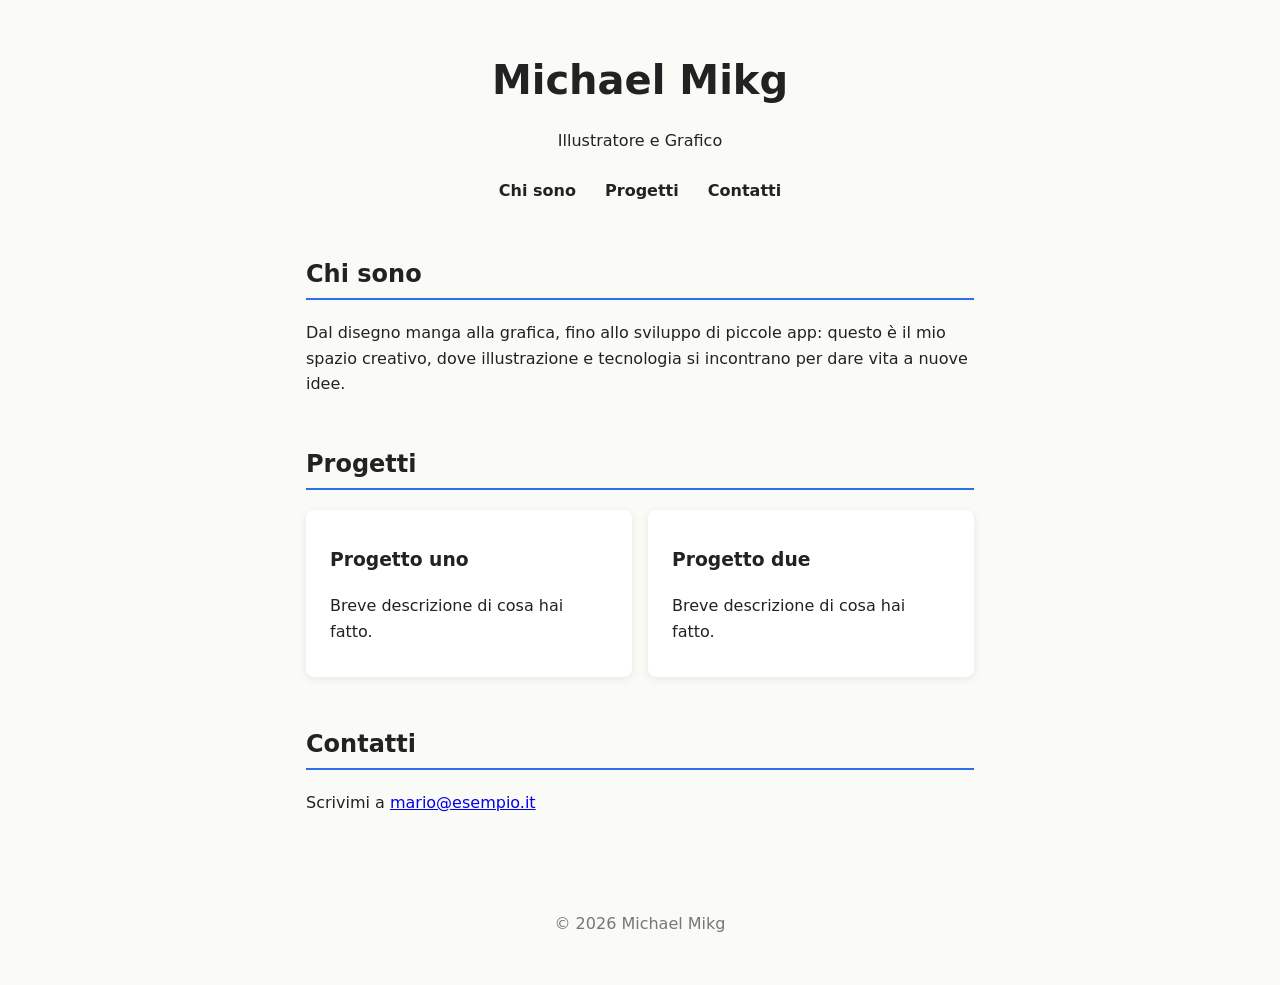
==== index.html @ 57a59844 "Add files via upload" ====
<!DOCTYPE html>
<html lang="it">

<head>
    <link rel="stylesheet" href="style.css">
    <meta charset="UTF-8">
    <meta name="viewport" content="width=device-width, initial-scale=1">
    <title>Il mio portfolio</title>
</head>

<body>

    <header>
        <h1>Michael Mikg</h1>
        <p>Illustratore e Grafico</p>
        <nav>
            <a href="#chi-sono">Chi sono</a>
            <a href="#progetti">Progetti</a>
            <a href="#contatti">Contatti</a>
        </nav>
    </header>

    <main>
        <section id="chi-sono">
            <h2>Chi sono</h2>
            <p>Dal disegno manga alla grafica, fino allo sviluppo di piccole app: questo è il mio spazio creativo, dove
                illustrazione e tecnologia si incontrano per dare vita a nuove idee.
            </p>
        </section>

        <section id="progetti">
            <h2>Progetti</h2>

            <div class="griglia">
                <article>
                    <h3>Progetto uno</h3>
                    <p>Breve descrizione di cosa hai fatto.</p>
                </article>

                <article>
                    <h3>Progetto due</h3>
                    <p>Breve descrizione di cosa hai fatto.</p>
                </article>
            </div>
        </section>

        <section id="contatti">
            <h2>Contatti</h2>
            <p>Scrivimi a <a href="mailto:mario@esempio.it">mario@esempio.it</a></p>
        </section>
    </main>

    <footer>
        <p>© 2026 Michael Mikg</p>
    </footer>

</body>

</html>
---- style.css ----
/* Colori e misure riutilizzabili */
:root {
    --sfondo: #fafaf7;
    --testo: #222222;
    --accento: #2f6fed;
}

/* Regole di base per tutta la pagina */
* {
    box-sizing: border-box;
}

body {
    margin: 0;
    font-family: system-ui, sans-serif;
    line-height: 1.6;
    color: var(--testo);
    background: var(--sfondo);
}

/* Header centrato */
header {
    text-align: center;
    padding: 3rem 1rem 2rem;
}

header h1 {
    margin: 0;
    font-size: 2.5rem;
}

nav {
    margin-top: 1.5rem;
}

nav a {
    margin: 0 0.75rem;
    color: var(--testo);
    text-decoration: none;
    font-weight: 600;
}

nav a:hover {
    color: var(--accento);
}

/* Contenuto centrato e non troppo largo */
main {
    max-width: 700px;
    margin: 0 auto;
    padding: 0 1rem;
}

section {
    margin-bottom: 3rem;
}

h2 {
    border-bottom: 2px solid var(--accento);
    padding-bottom: 0.3rem;
}

/* Le card dei progetti */
article {
    background: white;
    padding: 1rem 1.5rem;
    margin-bottom: 1rem;
    border-radius: 8px;
    box-shadow: 0 2px 8px rgba(0, 0, 0, 0.08);
}

footer {
    text-align: center;
    padding: 2rem 1rem;
    color: #777;
}

/* Progetti: colonne automatiche con CSS Grid */
.griglia {
    display: grid;
    grid-template-columns: repeat(auto-fit, minmax(250px, 1fr));
    gap: 1rem;
}

.griglia article {
    margin-bottom: 0;
}

/* Schermi piccoli (telefoni) */
@media (max-width: 600px) {
    header h1 {
        font-size: 2rem;
    }

    nav a {
        display: inline-block;
        margin: 0.25rem 0.5rem;
    }
}
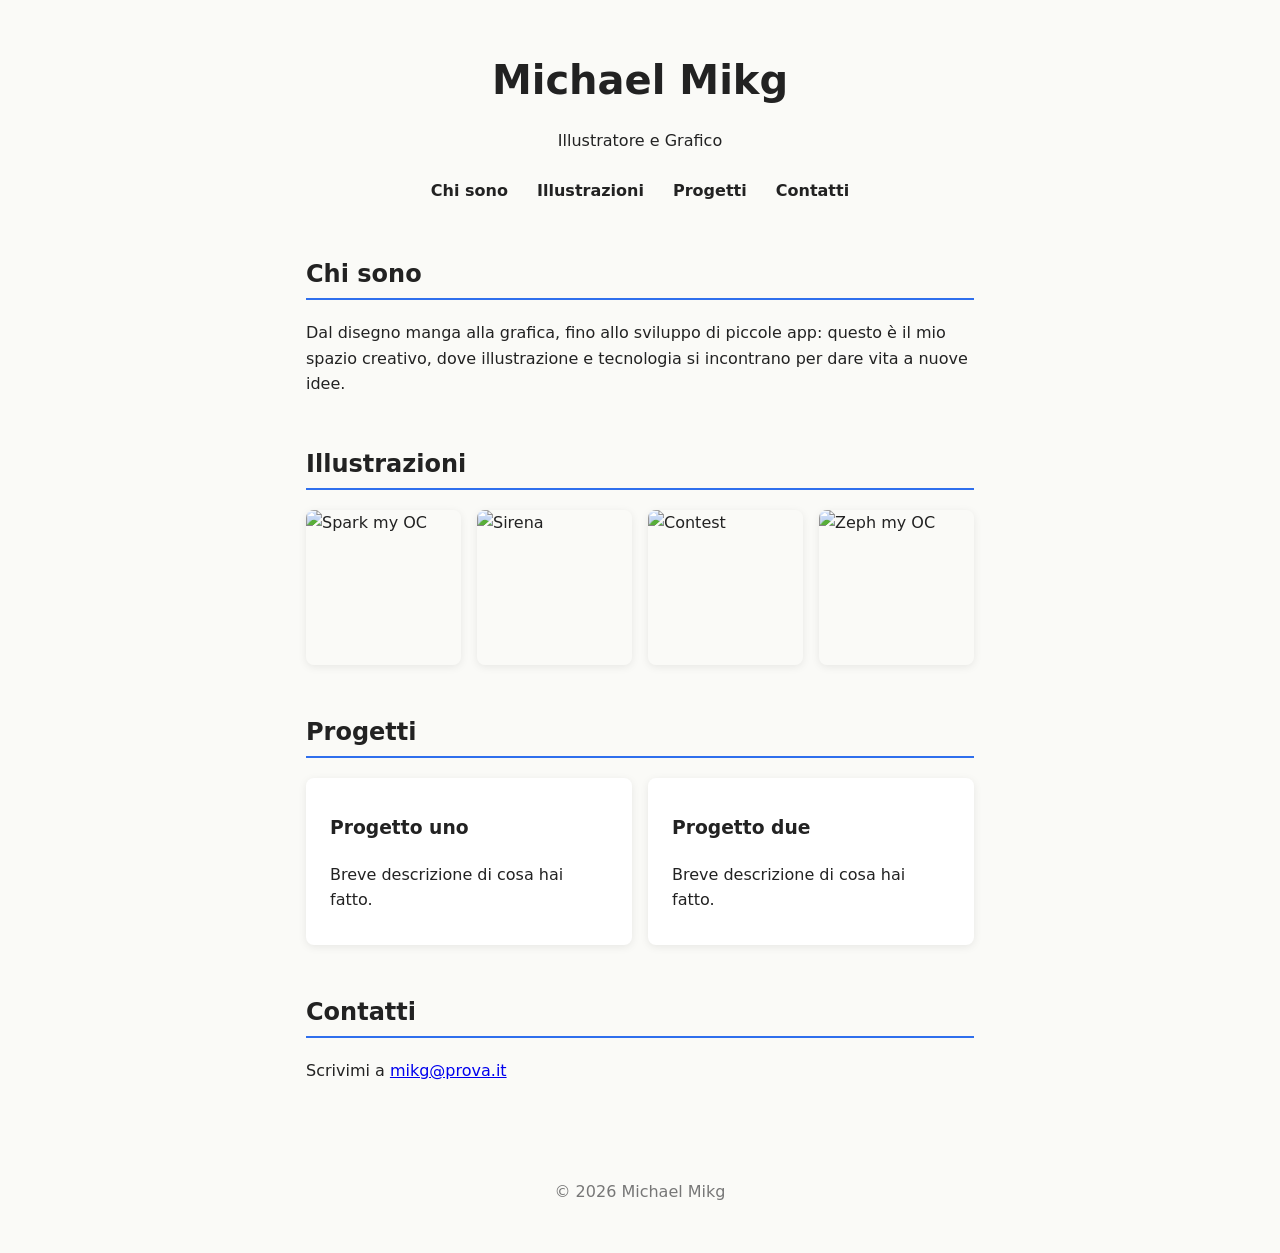
==== commit 4218857b: "Add files via upload" ====
--- a/index.html
+++ b/index.html
@@ -15,6 +15,7 @@
         <p>Illustratore e Grafico</p>
         <nav>
             <a href="#chi-sono">Chi sono</a>
+            <a href="#illustrazioni">Illustrazioni</a>
             <a href="#progetti">Progetti</a>
             <a href="#contatti">Contatti</a>
         </nav>
@@ -26,6 +27,17 @@
             <p>Dal disegno manga alla grafica, fino allo sviluppo di piccole app: questo è il mio spazio creativo, dove
                 illustrazione e tecnologia si incontrano per dare vita a nuove idee.
             </p>
+        </section>
+
+        <section id="illustrazioni">
+            <h2>Illustrazioni</h2>
+
+            <div class="gallery">
+                <img src="images/Illustrazione1.JPEG" alt="Spark my OC" loading="lazy">
+                <img src="images/Illustrazione2.PNG" alt="Sirena" loading="lazy">
+                <img src="images/Illustrazione3.JPEG" alt="Contest" loading="lazy">
+                <img src="images/Illustrazione4.JPEG" alt="Zeph my OC" loading="lazy">
+            </div>
         </section>
 
         <section id="progetti">
@@ -46,7 +58,7 @@
 
         <section id="contatti">
             <h2>Contatti</h2>
-            <p>Scrivimi a <a href="mailto:mario@esempio.it">mario@esempio.it</a></p>
+            <p>Scrivimi a <a href="mailto:mikg@prova.it">mikg@prova.it</a></p>
         </section>
     </main>
 
@@ -54,6 +66,15 @@
         <p>© 2026 Michael Mikg</p>
     </footer>
 
+
+    <div class="lightbox" id="lightbox">
+        <button class="freccia sinistra" id="prev" aria-label="Immagine precedente">&#10094;</button>
+        <img id="lightbox-img" src="" alt="">
+        <button class="freccia destra" id="next" aria-label="Immagine successiva">&#10095;</button>
+    </div>
+
+    <script src="script.js"></script>
+
 </body>
 
 </html>
--- a/style.css
+++ b/style.css
@@ -1,3 +1,7 @@
+/* ==========================
+   BASE
+   ========================== */
+
 /* Colori e misure riutilizzabili */
 :root {
     --sfondo: #fafaf7;
@@ -5,7 +9,6 @@
     --accento: #2f6fed;
 }
 
-/* Regole di base per tutta la pagina */
 * {
     box-sizing: border-box;
 }
@@ -18,7 +21,26 @@
     background: var(--sfondo);
 }
 
-/* Header centrato */
+main {
+    max-width: 700px;
+    margin: 0 auto;
+    padding: 0 1rem;
+}
+
+section {
+    margin-bottom: 3rem;
+}
+
+h2 {
+    border-bottom: 2px solid var(--accento);
+    padding-bottom: 0.3rem;
+}
+
+
+/* ==========================
+   HEADER E MENU
+   ========================== */
+
 header {
     text-align: center;
     padding: 3rem 1rem 2rem;
@@ -44,23 +66,90 @@
     color: var(--accento);
 }
 
-/* Contenuto centrato e non troppo largo */
-main {
-    max-width: 700px;
-    margin: 0 auto;
-    padding: 0 1rem;
+
+/* ==========================
+   GALLERIA ILLUSTRAZIONI
+   ========================== */
+
+.gallery {
+    display: grid;
+    grid-template-columns: repeat(auto-fit, minmax(150px, 1fr));
+    gap: 1rem;
 }
 
-section {
-    margin-bottom: 3rem;
+.gallery img {
+    width: 100%;
+    aspect-ratio: 1 / 1;
+    object-fit: cover;
+    border-radius: 8px;
+    box-shadow: 0 2px 8px rgba(0, 0, 0, 0.08);
+    cursor: pointer;
 }
 
-h2 {
-    border-bottom: 2px solid var(--accento);
-    padding-bottom: 0.3rem;
+
+/* ==========================
+   LIGHTBOX
+   ========================== */
+
+.lightbox {
+    display: none;
+    position: fixed;
+    inset: 0;
+    background: rgba(0, 0, 0, 0.85);
+    align-items: center;
+    justify-content: center;
+    padding: 1rem;
+    z-index: 100;
 }
 
-/* Le card dei progetti */
+.lightbox.aperta {
+    display: flex;
+}
+
+.lightbox img {
+    max-width: 100%;
+    max-height: 100%;
+    border-radius: 8px;
+}
+
+.freccia {
+    position: absolute;
+    top: 50%;
+    transform: translateY(-50%);
+    background: rgba(255, 255, 255, 0.15);
+    color: white;
+    border: none;
+    font-size: 2rem;
+    width: 3rem;
+    height: 3rem;
+    border-radius: 50%;
+    cursor: pointer;
+}
+
+.freccia:hover {
+    background: rgba(255, 255, 255, 0.3);
+}
+
+.freccia.sinistra {
+    left: 1rem;
+}
+
+.freccia.destra {
+    right: 1rem;
+}
+
+
+/* ==========================
+   PROGETTI
+   ========================== */
+
+/* Colonne automatiche con CSS Grid */
+.griglia {
+    display: grid;
+    grid-template-columns: repeat(auto-fit, minmax(250px, 1fr));
+    gap: 1rem;
+}
+
 article {
     background: white;
     padding: 1rem 1.5rem;
@@ -69,24 +158,26 @@
     box-shadow: 0 2px 8px rgba(0, 0, 0, 0.08);
 }
 
+.griglia article {
+    margin-bottom: 0;
+}
+
+
+/* ==========================
+   FOOTER
+   ========================== */
+
 footer {
     text-align: center;
     padding: 2rem 1rem;
     color: #777;
 }
 
-/* Progetti: colonne automatiche con CSS Grid */
-.griglia {
-    display: grid;
-    grid-template-columns: repeat(auto-fit, minmax(250px, 1fr));
-    gap: 1rem;
-}
 
-.griglia article {
-    margin-bottom: 0;
-}
+/* ==========================
+   SCHERMI PICCOLI (TELEFONI)
+   ========================== */
 
-/* Schermi piccoli (telefoni) */
 @media (max-width: 600px) {
     header h1 {
         font-size: 2rem;
@@ -96,4 +187,8 @@
         display: inline-block;
         margin: 0.25rem 0.5rem;
     }
+
+    .gallery {
+        grid-template-columns: repeat(2, 1fr);
+    }
 }
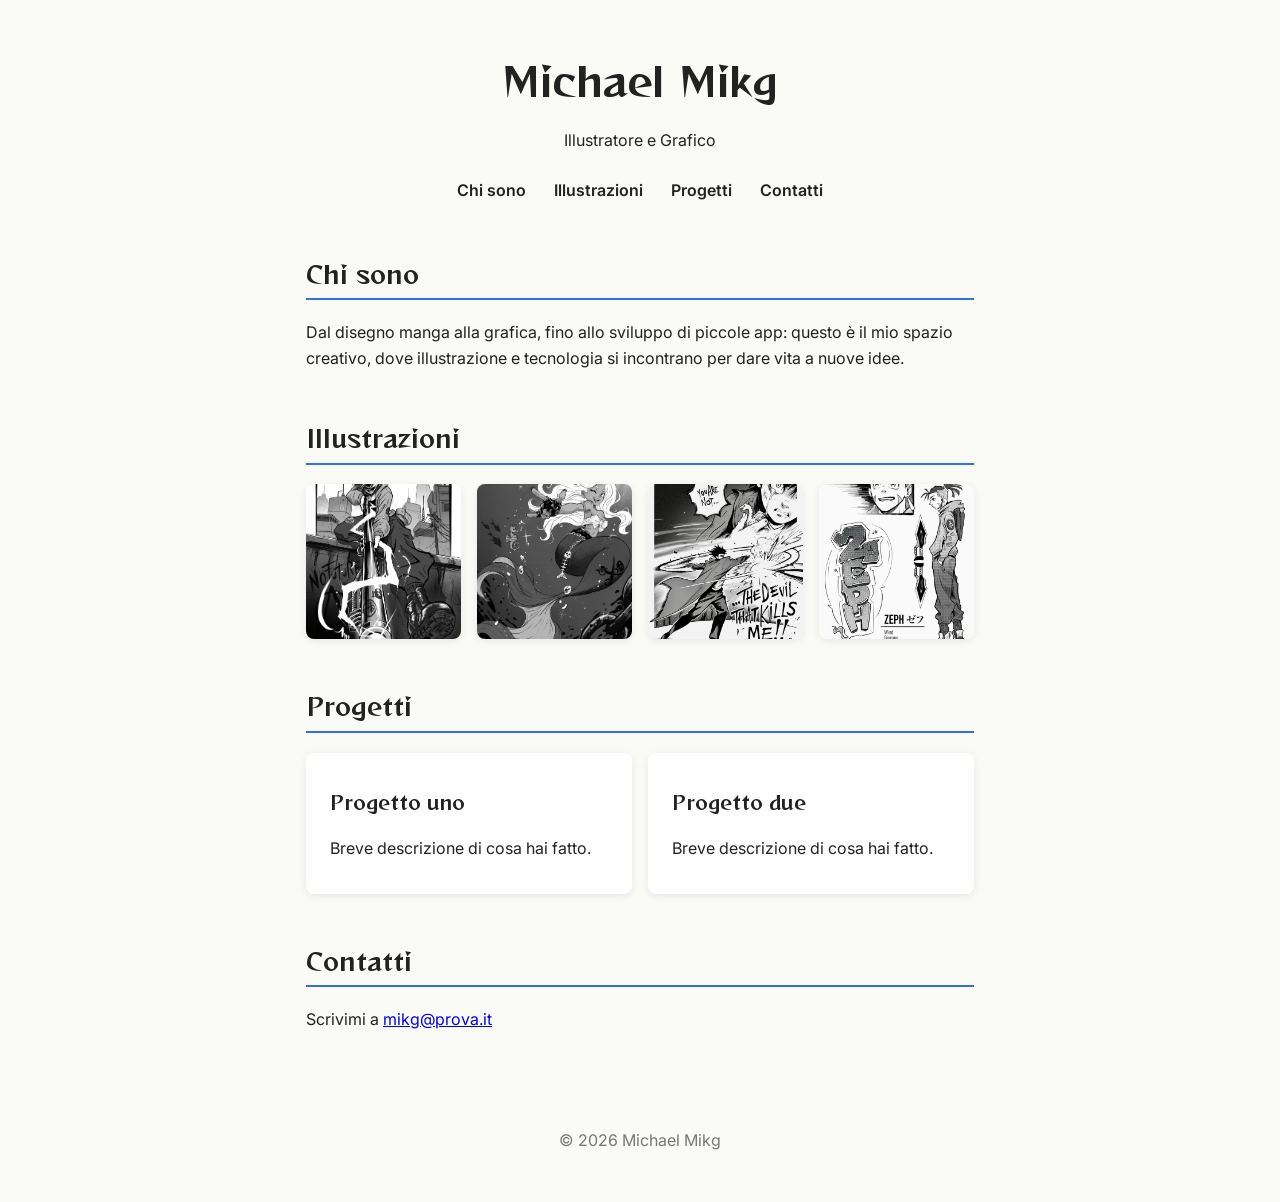
==== commit d85406b3: "Add files via upload" ====
--- a/index.html
+++ b/index.html
@@ -2,6 +2,10 @@
 <html lang="it">
 
 <head>
+    <link rel="preconnect" href="https://fonts.googleapis.com">
+    <link rel="preconnect" href="https://fonts.gstatic.com" crossorigin>
+    <link href="https://fonts.googleapis.com/css2?family=Reggae+One&family=Inter:wght@400;600&display=swap"
+        rel="stylesheet">
     <link rel="stylesheet" href="style.css">
     <meta charset="UTF-8">
     <meta name="viewport" content="width=device-width, initial-scale=1">
--- a/style.css
+++ b/style.css
@@ -15,7 +15,7 @@
 
 body {
     margin: 0;
-    font-family: system-ui, sans-serif;
+    font-family: 'Inter', system-ui, sans-serif;
     line-height: 1.6;
     color: var(--testo);
     background: var(--sfondo);
@@ -29,6 +29,13 @@
 
 section {
     margin-bottom: 3rem;
+}
+
+h1,
+h2,
+h3 {
+    font-family: 'Reggae One', sans-serif;
+    font-weight: 400;
 }
 
 h2 {
@@ -92,6 +99,7 @@
    ========================== */
 
 .lightbox {
+    touch-action: pan-y;
     display: none;
     position: fixed;
     inset: 0;
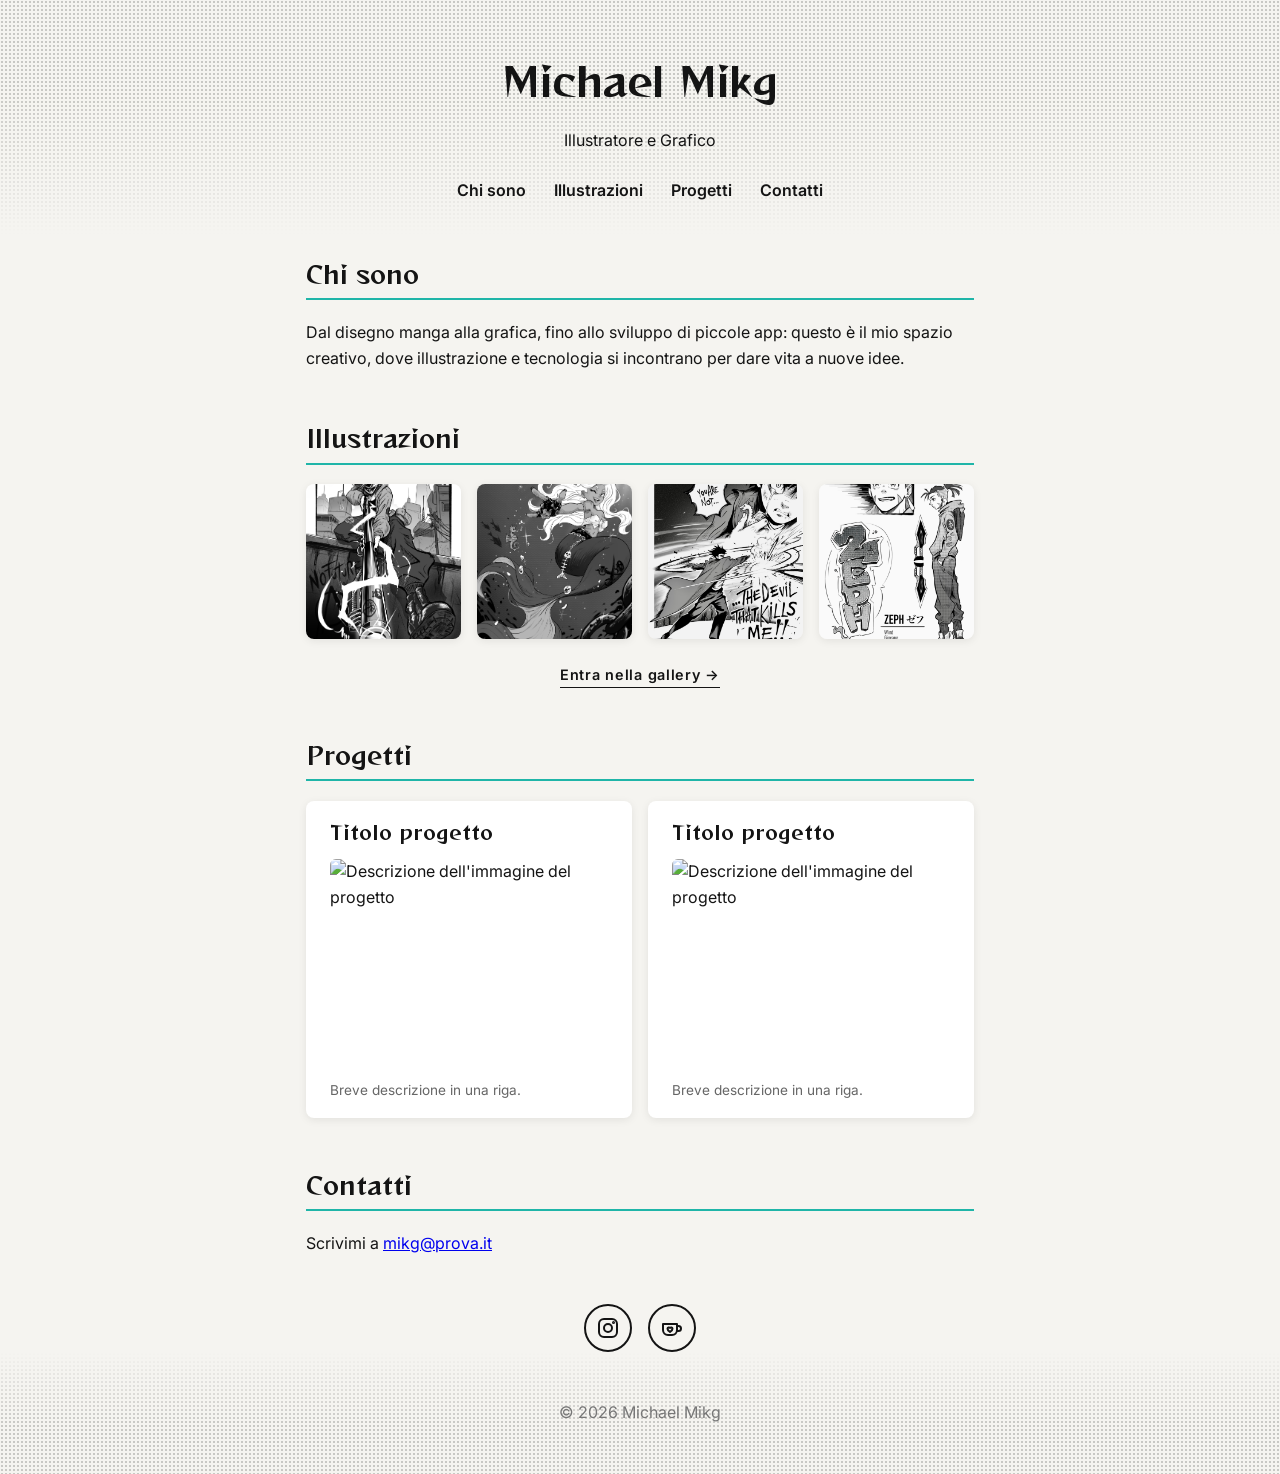
==== commit bfb383f9: "Add files via upload" ====
--- a/index.html
+++ b/index.html
@@ -42,6 +42,7 @@
                 <img src="images/Illustrazione3.JPEG" alt="Contest" loading="lazy">
                 <img src="images/Illustrazione4.JPEG" alt="Zeph my OC" loading="lazy">
             </div>
+            <a class="link-galleria" href="gallery.html">Entra nella gallery →</a>
         </section>
 
         <section id="progetti">
@@ -49,13 +50,17 @@
 
             <div class="griglia">
                 <article>
-                    <h3>Progetto uno</h3>
-                    <p>Breve descrizione di cosa hai fatto.</p>
+                    <h3><a href="https://indirizzo-del-progetto.it" target="_blank" rel="noopener">Titolo progetto</a>
+                    </h3>
+                    <img src="images/progetto1.jpg" alt="Descrizione dell'immagine del progetto" loading="lazy">
+                    <p>Breve descrizione in una riga.</p>
                 </article>
 
                 <article>
-                    <h3>Progetto due</h3>
-                    <p>Breve descrizione di cosa hai fatto.</p>
+                    <h3><a href="https://indirizzo-del-progetto.it" target="_blank" rel="noopener">Titolo progetto</a>
+                    </h3>
+                    <img src="images/progetto1.jpg" alt="Descrizione dell'immagine del progetto" loading="lazy">
+                    <p>Breve descrizione in una riga.</p>
                 </article>
             </div>
         </section>
@@ -64,6 +69,26 @@
             <h2>Contatti</h2>
             <p>Scrivimi a <a href="mailto:mikg@prova.it">mikg@prova.it</a></p>
         </section>
+        <div class="social">
+            <a href="https://www.instagram.com/
+mike_gbb91" target="_blank" rel="noopener" aria-label="Instagram">
+                <svg viewBox="0 0 24 24" fill="none" stroke="currentColor" stroke-width="2" stroke-linecap="round"
+                    stroke-linejoin="round" aria-hidden="true">
+                    <rect x="3" y="3" width="18" height="18" rx="5" />
+                    <circle cx="12" cy="12" r="4" />
+                    <circle cx="17.5" cy="6.5" r="0.5" fill="currentColor" />
+                </svg>
+            </a>
+
+            <a href="https://ko-fi.com/mikgarts" target="_blank" rel="noopener" aria-label="Ko-fi">
+                <svg viewBox="0 0 24 24" fill="none" stroke="currentColor" stroke-width="2" stroke-linecap="round"
+                    stroke-linejoin="round" aria-hidden="true">
+                    <path d="M3 8h14v6a5 5 0 0 1-5 5H8a5 5 0 0 1-5-5z" />
+                    <path d="M17 10h1.5a2.5 2.5 0 0 1 0 5H17" />
+                    <path d="M10 16s-2.5-1.6-2.5-3.2a1.4 1.4 0 0 1 2.5-.8 1.4 1.4 0 0 1 2.5.8C12.5 14.4 10 16 10 16z" />
+                </svg>
+            </a>
+        </div>
     </main>
 
     <footer>
--- a/style.css
+++ b/style.css
@@ -4,9 +4,12 @@
 
 /* Colori e misure riutilizzabili */
 :root {
-    --sfondo: #fafaf7;
-    --testo: #222222;
-    --accento: #2f6fed;
+    --sfondo: #f5f4f0;
+    /* bianco carta, simile al fondo delle tue tavole */
+    --testo: #141414;
+    /* nero inchiostro */
+    --accento: #1fb5a8;
+    /* rosso */
 }
 
 * {
@@ -73,6 +76,37 @@
     color: var(--accento);
 }
 
+/* ==========================
+   RETINO (HEADER E FOOTER)
+   ========================== */
+
+header,
+footer {
+    position: relative;
+    isolation: isolate;
+}
+
+header::before,
+footer::before {
+    content: "";
+    position: absolute;
+    inset: 0;
+    z-index: -1;
+    background-image: radial-gradient(circle, rgba(0, 0, 0, 0.18) 0.8px, transparent 1.2px);
+    background-size: 4px 4px;
+}
+
+/* Header: il retino sfuma verso il basso */
+header::before {
+    -webkit-mask-image: linear-gradient(to bottom, black 40%, transparent);
+    mask-image: linear-gradient(to bottom, black 40%, transparent);
+}
+
+/* Footer: il retino sfuma verso l'alto */
+footer::before {
+    -webkit-mask-image: linear-gradient(to top, black 40%, transparent);
+    mask-image: linear-gradient(to top, black 40%, transparent);
+}
 
 /* ==========================
    GALLERIA ILLUSTRAZIONI
@@ -91,6 +125,24 @@
     border-radius: 8px;
     box-shadow: 0 2px 8px rgba(0, 0, 0, 0.08);
     cursor: pointer;
+}
+
+.link-galleria {
+    display: block;
+    width: fit-content;
+    margin: 1.5rem auto 0;
+    font-size: 0.9rem;
+    font-weight: 600;
+    letter-spacing: 0.05em;
+    color: var(--testo);
+    text-decoration: none;
+    border-bottom: 1px solid var(--testo);
+    transition: color 0.2s, border-color 0.2s;
+}
+
+.link-galleria:hover {
+    color: var(--accento);
+    border-color: var(--accento);
 }
 
 
@@ -146,7 +198,6 @@
     right: 1rem;
 }
 
-
 /* ==========================
    PROGETTI
    ========================== */
@@ -167,9 +218,84 @@
 }
 
 .griglia article {
+    position: relative;
     margin-bottom: 0;
-}
-
+    transition: transform 0.2s, box-shadow 0.2s;
+}
+
+.griglia article:hover {
+    transform: translateY(-3px);
+    box-shadow: 0 6px 16px rgba(0, 0, 0, 0.15);
+}
+
+.griglia article h3 {
+    margin: 0 0 0.75rem;
+    font-size: 1.2rem;
+}
+
+.griglia article h3 a {
+    color: inherit;
+    text-decoration: none;
+}
+
+/* Rende cliccabile l'intera card */
+.griglia article h3 a::after {
+    content: "";
+    position: absolute;
+    inset: 0;
+}
+
+.griglia article:hover h3 a {
+    color: var(--accento);
+}
+
+.griglia article img {
+    display: block;
+    width: 100%;
+    aspect-ratio: 4 / 3;
+    object-fit: cover;
+    border-radius: 6px;
+}
+
+.griglia article p {
+    margin: 0.75rem 0 0;
+    font-size: 0.85rem;
+    color: #666;
+}
+
+/* ==========================
+   LINK SOCIAL
+   ========================== */
+
+.social {
+    display: flex;
+    justify-content: center;
+    gap: 1rem;
+    margin-top: 1rem;
+}
+
+.social a {
+    display: flex;
+    align-items: center;
+    justify-content: center;
+    width: 3rem;
+    height: 3rem;
+    border: 2px solid var(--testo);
+    border-radius: 50%;
+    color: var(--testo);
+    transition: color 0.2s, border-color 0.2s, transform 0.2s;
+}
+
+.social a:hover {
+    color: var(--accento);
+    border-color: var(--accento);
+    transform: translateY(-2px);
+}
+
+.social svg {
+    width: 1.5rem;
+    height: 1.5rem;
+}
 
 /* ==========================
    FOOTER
@@ -181,6 +307,48 @@
     color: #777;
 }
 
+/* ==========================
+   MURALES (PAGINA GALLERY)
+   ========================== */
+
+main.larga {
+    max-width: 1100px;
+    container-type: inline-size;
+}
+
+.murales {
+    --colonne: 4;
+    --gap: 1rem;
+    display: grid;
+    grid-template-columns: repeat(var(--colonne), minmax(0, 1fr));
+    /* riga alta quanto una colonna: le celle base restano quadrate */
+    grid-auto-rows: calc((100cqw - (var(--colonne) - 1) * var(--gap)) / var(--colonne));
+    grid-auto-flow: dense;
+    gap: var(--gap);
+}
+
+.murales img {
+    width: 100%;
+    height: 100%;
+    min-width: 0;
+    object-fit: cover;
+    border-radius: 8px;
+    box-shadow: 0 2px 8px rgba(0, 0, 0, 0.08);
+    cursor: pointer;
+}
+
+.murales .vert {
+    grid-row: span 2;
+}
+
+.murales .oriz {
+    grid-column: span 2;
+}
+
+.murales .grande {
+    grid-column: span 2;
+    grid-row: span 2;
+}
 
 /* ==========================
    SCHERMI PICCOLI (TELEFONI)
@@ -199,4 +367,9 @@
     .gallery {
         grid-template-columns: repeat(2, 1fr);
     }
+
+    .murales {
+        --colonne: 2;
+        --gap: 0.4rem;
+    }
 }
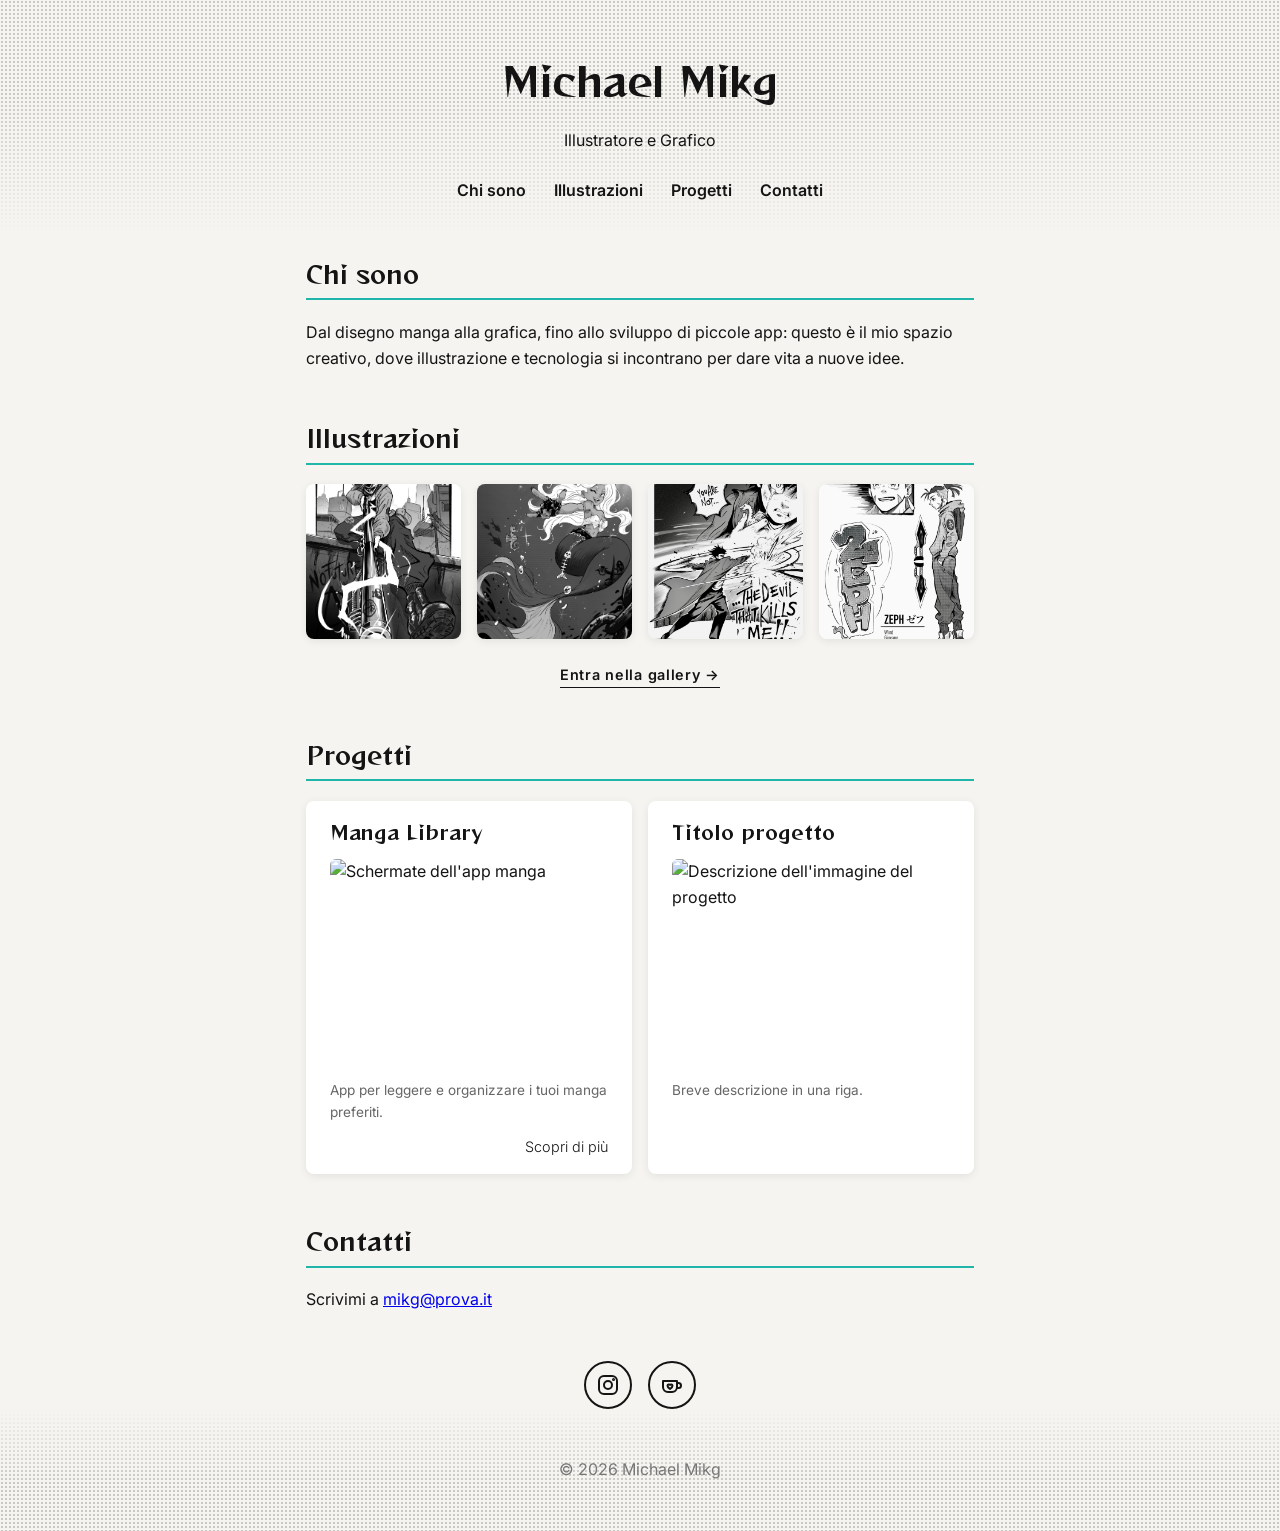
==== commit f1d7e65e: "Add files via upload" ====
--- a/index.html
+++ b/index.html
@@ -50,10 +50,10 @@
 
             <div class="griglia">
                 <article>
-                    <h3><a href="https://indirizzo-del-progetto.it" target="_blank" rel="noopener">Titolo progetto</a>
-                    </h3>
-                    <img src="images/progetto1.jpg" alt="Descrizione dell'immagine del progetto" loading="lazy">
-                    <p>Breve descrizione in una riga.</p>
+                    <h3><a href="progetti/manga-app.html">Manga Library</a></h3>
+                    <img src="images/manga-app.jpg" alt="Schermate dell'app manga" loading="lazy">
+                    <p>App per leggere e organizzare i tuoi manga preferiti.</p>
+                    <a href="progetti/manga-app.html" class="scopri">Scopri di più</a>
                 </article>
 
                 <article>
--- a/style.css
+++ b/style.css
@@ -106,6 +106,101 @@
 footer::before {
     -webkit-mask-image: linear-gradient(to top, black 40%, transparent);
     mask-image: linear-gradient(to top, black 40%, transparent);
+}
+
+/* ==========================
+   EFFETTI MANGA
+   ========================== */
+
+/* L'immagine "trema" per un attimo quando ci passi sopra */
+@keyframes urto {
+
+    0%,
+    100% {
+        transform: translate(0);
+    }
+
+    20% {
+        transform: translate(-2px, 1px) rotate(-0.4deg);
+    }
+
+    40% {
+        transform: translate(2px, -1px) rotate(0.4deg);
+    }
+
+    60% {
+        transform: translate(-1px, -1px);
+    }
+
+    80% {
+        transform: translate(1px, 1px);
+    }
+}
+
+@media (hover: hover) {
+
+    .gallery img:hover {
+        animation: urto 0.3s;
+        filter: contrast(1.1);
+    }
+}
+
+/* L'onomatopea */
+.onomatopea {
+    position: fixed;
+    z-index: 50;
+    pointer-events: none;
+    font-family: 'Reggae One', sans-serif;
+    font-size: 1.6rem;
+    line-height: 1;
+    color: white;
+    text-shadow:
+        -2px -2px 0 var(--testo),
+        2px -2px 0 var(--testo),
+        -2px 2px 0 var(--testo),
+        2px 2px 0 var(--testo),
+        4px 4px 0 var(--testo);
+    opacity: 0;
+}
+
+/* Linee radiali dietro la scritta */
+.onomatopea::before {
+    content: "";
+    position: absolute;
+    z-index: -1;
+    inset: -1.5rem -2rem;
+    background: repeating-conic-gradient(var(--testo) 0 4deg, transparent 4deg 12deg);
+    -webkit-mask-image: radial-gradient(closest-side, transparent 35%, #000 55%, transparent 100%);
+    mask-image: radial-gradient(closest-side, transparent 35%, #000 55%, transparent 100%);
+}
+
+.onomatopea.visibile {
+    animation: boom 0.35s cubic-bezier(0.2, 1.6, 0.4, 1) forwards;
+}
+
+@keyframes boom {
+    from {
+        opacity: 0;
+        transform: rotate(var(--rot, -6deg)) scale(0.4);
+    }
+
+    to {
+        opacity: 1;
+        transform: rotate(var(--rot, -6deg)) scale(1);
+    }
+}
+
+/* Chi preferisce meno movimento non vede le animazioni */
+@media (prefers-reduced-motion: reduce) {
+
+    .gallery img:hover {
+        animation: none;
+    }
+
+    .onomatopea.visibile {
+        animation: none;
+        opacity: 1;
+    }
 }
 
 /* ==========================
@@ -198,6 +293,38 @@
     right: 1rem;
 }
 
+.lightbox-contenuto {
+    display: flex;
+    flex-direction: column;
+    align-items: center;
+    gap: 0.75rem;
+    max-width: 100%;
+}
+
+.lightbox-contenuto img {
+    max-width: 100%;
+    max-height: calc(100dvh - 9rem);
+    object-fit: contain;
+    border-radius: 8px;
+}
+
+.didascalia {
+    text-align: center;
+    color: white;
+    max-width: 40rem;
+}
+
+.didascalia h3 {
+    margin: 0;
+    font-size: 1.2rem;
+}
+
+.didascalia p {
+    margin: 0.25rem 0 0;
+    font-size: 0.9rem;
+    color: rgba(255, 255, 255, 0.75);
+}
+
 /* ==========================
    PROGETTI
    ========================== */
@@ -261,6 +388,39 @@
     margin: 0.75rem 0 0;
     font-size: 0.85rem;
     color: #666;
+}
+
+.scopri {
+    display: block;
+    text-align: left;
+    font-weight: 300;
+    font-size: 0.9rem;
+    text-decoration: none;
+    margin-top: 0.75rem;
+}
+
+.scopri:hover {
+    text-decoration: underline;
+}
+
+.griglia article {
+    display: flex;
+    flex-direction: column;
+}
+
+.griglia article .scopri {
+    margin-top: auto;
+    padding-top: 0.75rem;
+    align-self: flex-end;
+    /* a destra */
+    font-weight: 300;
+    font-size: 0.9rem;
+    color: inherit;
+    text-decoration: none;
+}
+
+.griglia article .scopri:hover {
+    text-decoration: underline;
 }
 
 /* ==========================
@@ -350,6 +510,48 @@
     grid-row: span 2;
 }
 
+.murales-box {
+    position: relative;
+}
+
+.murales-box.chiuso .murales {
+    overflow: hidden;
+}
+
+/* Sfumatura che suggerisce che c'è altro sotto */
+.murales-box.chiuso::after {
+    content: "";
+    position: absolute;
+    left: 0;
+    right: 0;
+    bottom: 0;
+    height: 4rem;
+    background: linear-gradient(to bottom, transparent, var(--sfondo));
+    pointer-events: none;
+}
+
+.btn-altre {
+    display: block;
+    width: fit-content;
+    margin: 1.5rem auto 0;
+    padding: 0;
+    background: none;
+    border: 0;
+    border-bottom: 1px solid var(--testo);
+    font: inherit;
+    font-size: 0.9rem;
+    font-weight: 600;
+    letter-spacing: 0.05em;
+    color: var(--testo);
+    cursor: pointer;
+    transition: color 0.2s, border-color 0.2s;
+}
+
+.btn-altre:hover {
+    color: var(--accento);
+    border-color: var(--accento);
+}
+
 /* ==========================
    SCHERMI PICCOLI (TELEFONI)
    ========================== */
